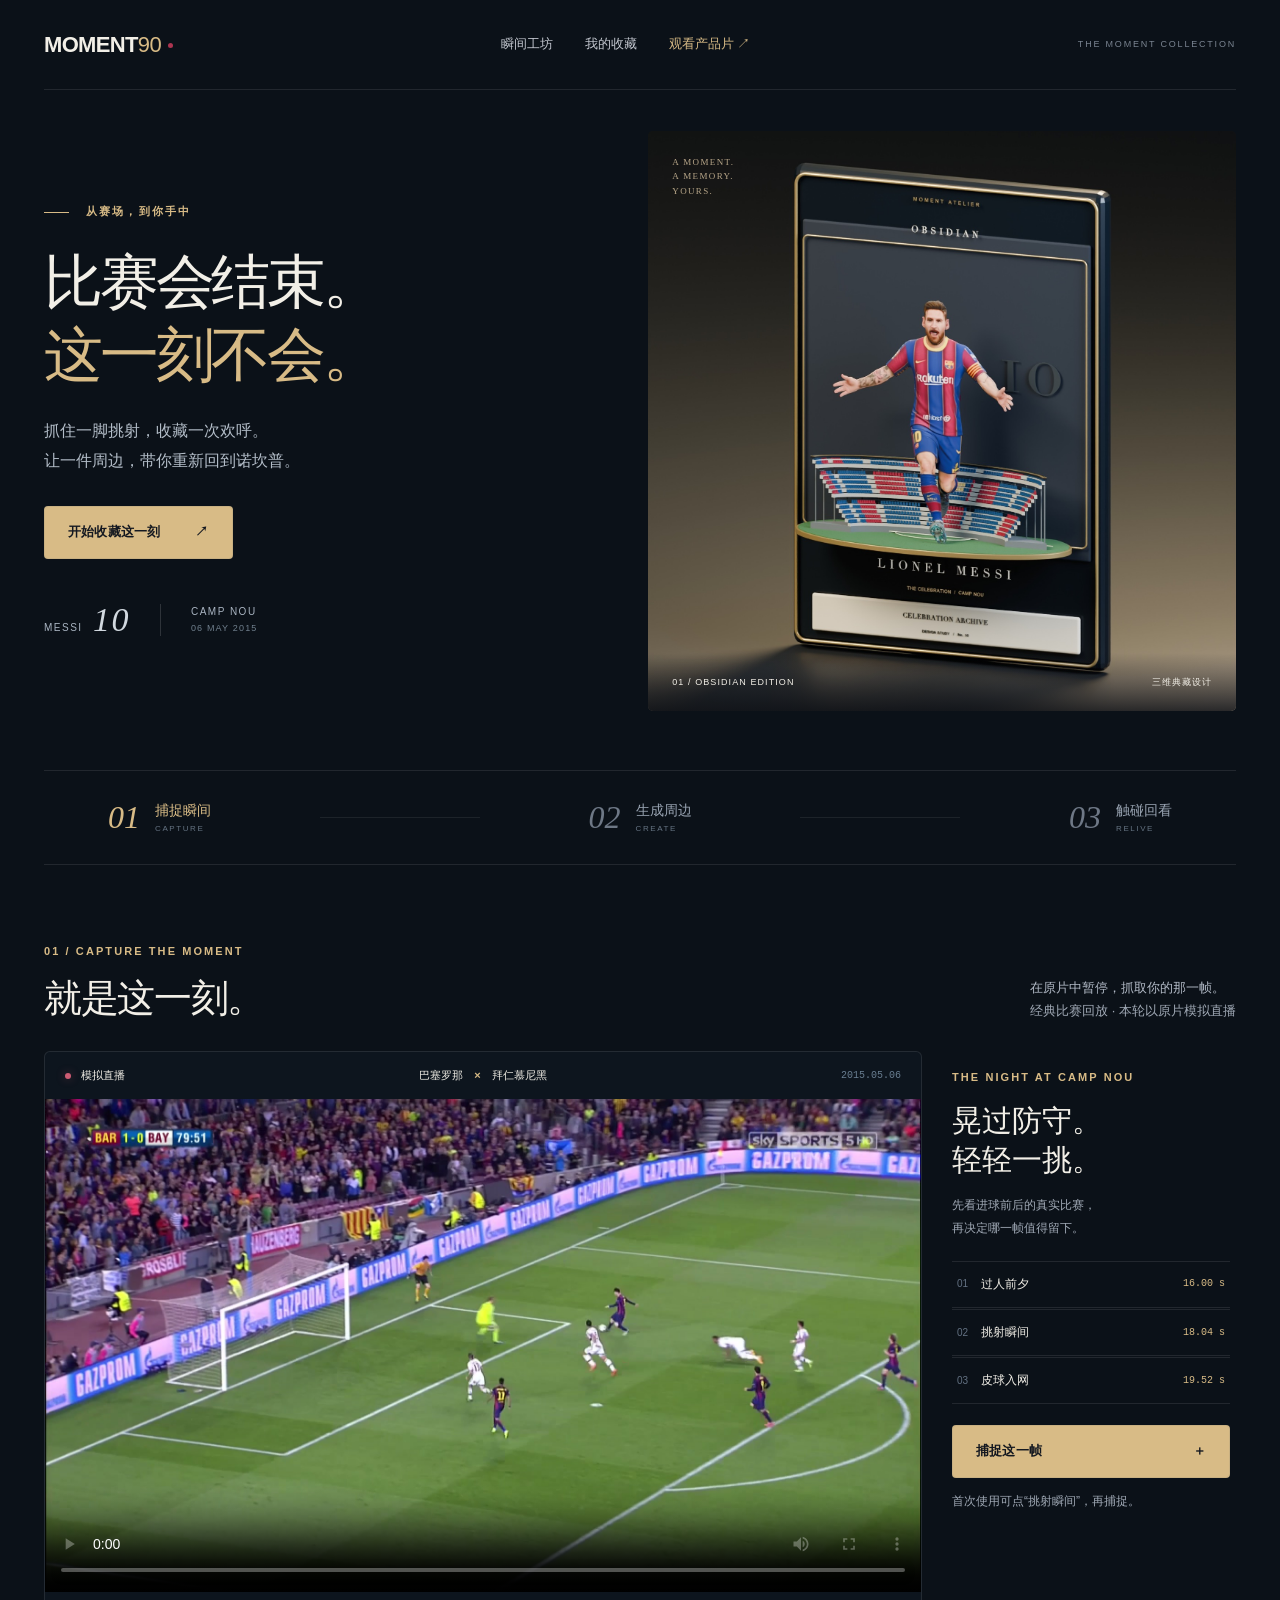
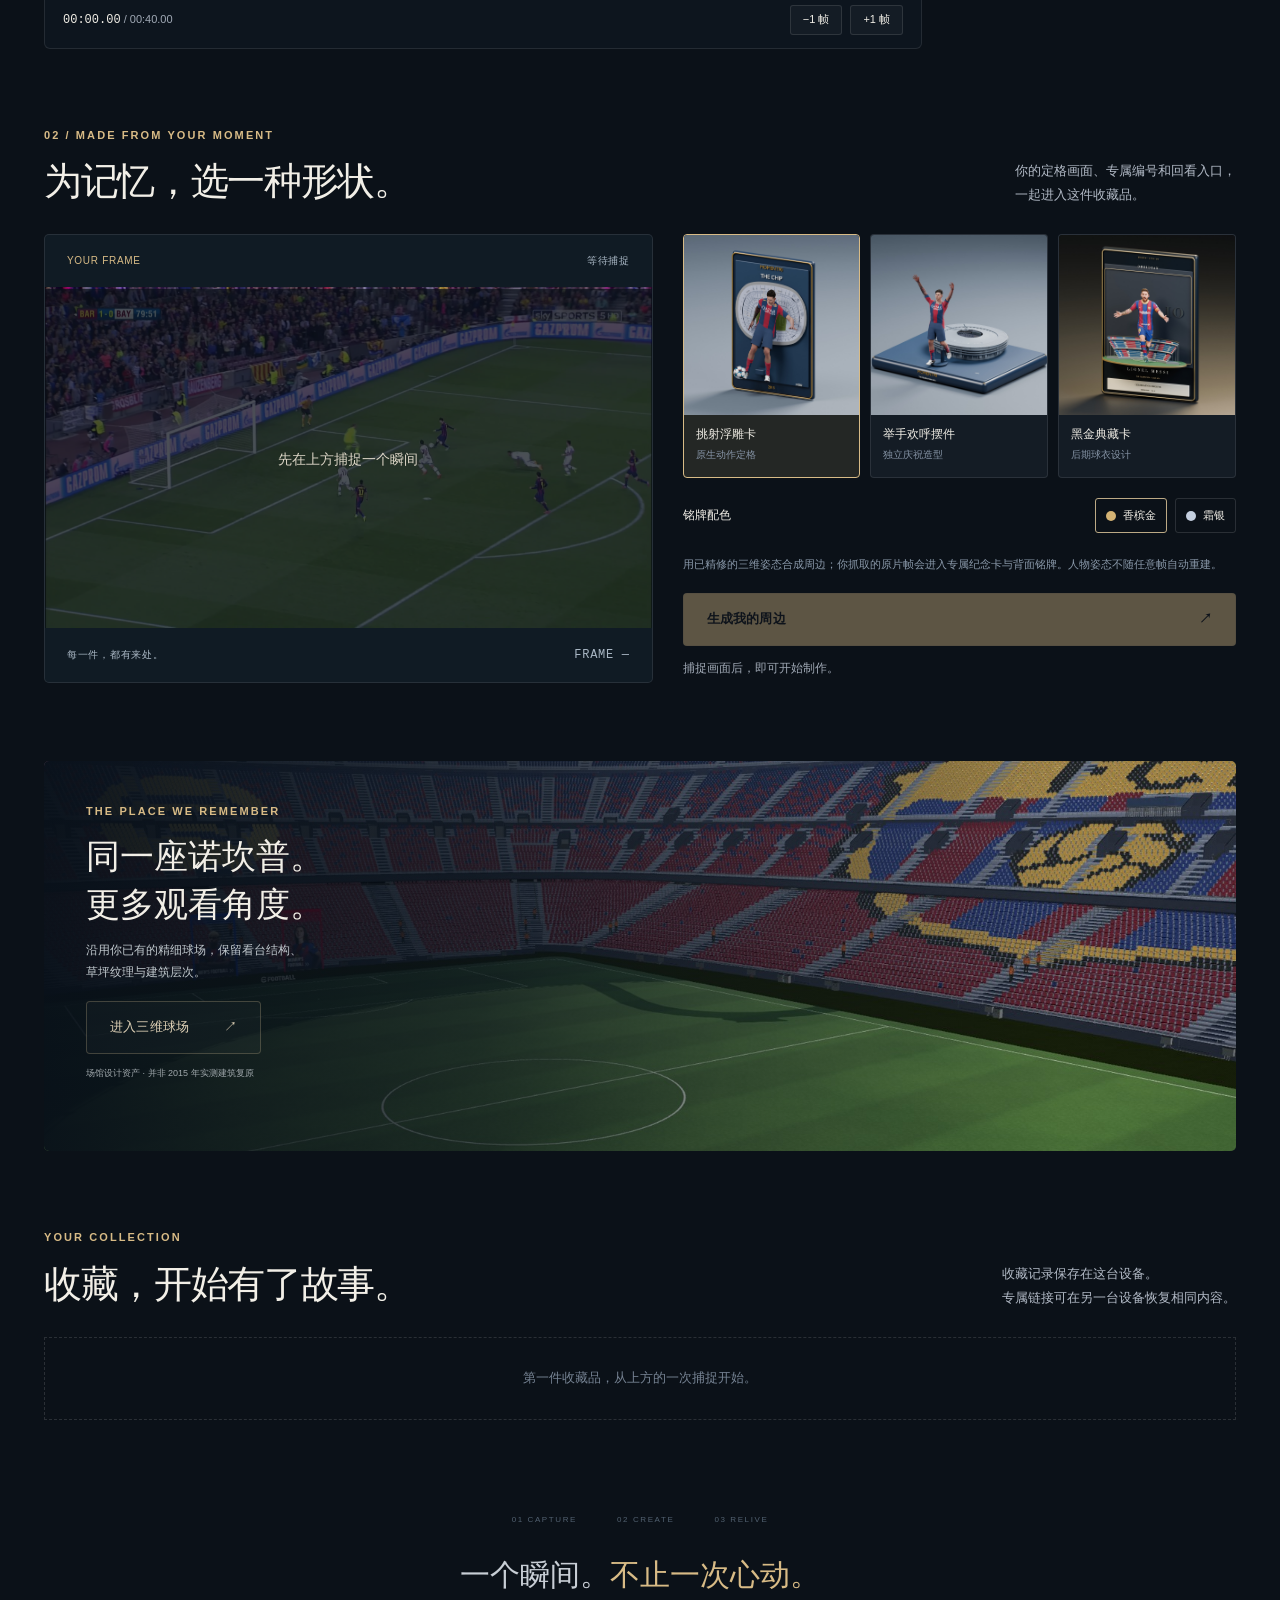
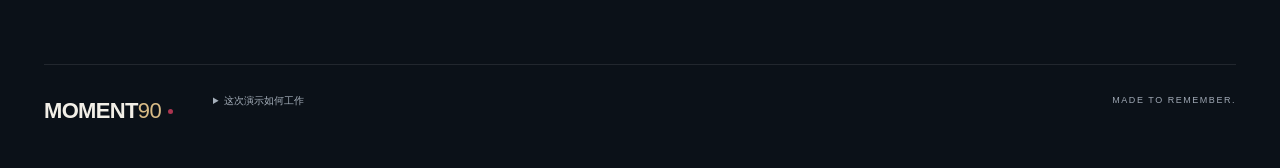
==== studio/index.html @ 3d530680 "Add Moment90 capture-to-collectible replay studio" ====
<!doctype html>
<html lang="zh-CN">
<head>
<meta charset="utf-8"><meta name="viewport" content="width=device-width, initial-scale=1"><meta name="theme-color" content="#0b1118">
<title>Moment90 · 把这一刻，带回家</title>
<meta name="description" content="从比赛里抓取一个瞬间，制作带专属编号的三维周边，扫码回看原片与三维画面。">
<link rel="icon" href="data:,"><link rel="stylesheet" href="style.css">
<script type="importmap">{"imports":{"three":"./lib/build/three.module.js","three/addons/":"./lib/examples/jsm/"}}</script>
<script src="lib/qrcode.js" defer></script>
</head>
<body>
<a class="skip" href="#studio">跳到瞬间工坊</a>
<header class="mast shell"><a class="brand" href="./" aria-label="Moment90 首页">MOMENT<span>90</span><i></i></a><nav><a href="#studio">瞬间工坊</a><a href="#shelf">我的收藏</a><button id="film-button" class="text-button">观看产品片 <span>↗</span></button></nav><span class="mast-note">THE MOMENT COLLECTION</span></header>
<main>
<section class="hero shell" id="intro">
 <div class="hero-copy"><p class="eyebrow"><span class="small-line"></span> 从赛场，到你手中</p><h1>比赛会结束。<br><em>这一刻不会。</em></h1><p class="hero-lead">抓住一脚挑射，收藏一次欢呼。<br>让一件周边，带你重新回到诺坎普。</p><a class="button primary" href="#studio">开始收藏这一刻 <span>↗</span></a><div class="hero-meta"><span>MESSI <b>10</b></span><span>CAMP NOU<br><small>06 MAY 2015</small></span></div></div>
 <figure class="hero-art"><img src="assets/gold.jpg" alt="黑金立体球星卡的真实模型渲染，梅西与红蓝看台构成浮雕" fetchpriority="high"><figcaption><span>01 / OBSIDIAN EDITION</span><span>三维典藏设计</span></figcaption><span class="art-corner">A MOMENT.<br>A MEMORY.<br>YOURS.</span></figure>
</section>
<div class="journey shell" aria-label="制作流程"><a href="#studio" class="active" id="step1"><b>01</b><span>捕捉瞬间<small>CAPTURE</small></span></a><span class="journey-line"></span><a href="#design" id="step2"><b>02</b><span>生成周边<small>CREATE</small></span></a><span class="journey-line"></span><a href="#passport" id="step3"><b>03</b><span>触碰回看<small>RELIVE</small></span></a></div>
<section class="section shell" id="studio">
 <div class="section-title"><div><p class="eyebrow">01 / CAPTURE THE MOMENT</p><h2>就是这一刻。</h2></div><p>在原片中暂停，抓取你的那一帧。<br><span class="muted">经典比赛回放 · 本轮以原片模拟直播</span></p></div>
 <div class="studio-grid">
  <div class="broadcast"><div class="broadcast-top"><span><i class="dot"></i> 模拟直播</span><span>巴塞罗那 <b>×</b> 拜仁慕尼黑</span><span>2015.05.06</span></div><div class="video-box"><video id="source" src="media/match.mp4" poster="assets/source.jpg" controls playsinline preload="metadata" aria-label="比赛原片模拟直播"></video><div class="frame-flash" id="flash"></div></div><div class="broadcast-bottom"><div><span class="mono" id="source-time">00:00.00</span><span class="muted"> / 00:40.00</span></div><div class="frame-controls"><button id="frame-back" title="上一帧" aria-label="上一帧">−1 帧</button><button id="frame-next" title="下一帧" aria-label="下一帧">+1 帧</button></div></div></div>
  <aside class="capture-panel"><p class="eyebrow">THE NIGHT AT CAMP NOU</p><h3>晃过防守。<br>轻轻一挑。</h3><p>先看进球前后的真实比赛，<br>再决定哪一帧值得留下。</p><div class="event-list" aria-label="跳到关键时刻"><button data-seek="16"><span>01</span><b>过人前夕</b><small>16.00 s</small></button><button data-seek="18.04"><span>02</span><b>挑射瞬间</b><small>18.04 s</small></button><button data-seek="19.52"><span>03</span><b>皮球入网</b><small>19.52 s</small></button></div><button class="button primary wide" id="capture">捕捉这一帧 <span>＋</span></button><p class="capture-status" id="capture-status" role="status">首次使用可点“挑射瞬间”，再捕捉。</p></aside>
 </div>
</section>
<section class="section shell" id="design">
 <div class="section-title"><div><p class="eyebrow">02 / MADE FROM YOUR MOMENT</p><h2>为记忆，选一种形状。</h2></div><p>你的定格画面、专属编号和回看入口，<br>一起进入这件收藏品。</p></div>
 <div class="design-grid"><div class="captured-stage"><div class="stage-label"><span>YOUR FRAME</span><span id="capture-stamp">等待捕捉</span></div><img id="capture-image" src="assets/source.jpg" alt="待捕捉的比赛画面"><div class="capture-empty" id="capture-empty"><span>先在上方捕捉一个瞬间</span></div><div class="captured-note"><span>每一件，都有来处。</span><span class="mono" id="frame-number">FRAME —</span></div></div>
 <div class="design-panel"><div class="choice-grid" role="group" aria-label="周边款式"><button class="product-choice selected" data-product="c" aria-pressed="true"><img src="assets/chip.jpg" alt="挑射浮雕卡"><strong>挑射浮雕卡</strong><small>原生动作定格</small></button><button class="product-choice" data-product="d" aria-pressed="false"><img src="assets/celebration.jpg" alt="梅西单独举起双手的欢呼摆件"><strong>举手欢呼摆件</strong><small>独立庆祝造型</small></button><button class="product-choice" data-product="g" aria-pressed="false"><img src="assets/gold.jpg" alt="黑金典藏卡"><strong>黑金典藏卡</strong><small>后期球衣设计</small></button></div><div class="finish-row"><span>铭牌配色</span><div role="group" aria-label="铭牌配色"><button class="finish active" data-finish="g" aria-pressed="true"><i class="gold"></i>香槟金</button><button class="finish" data-finish="s" aria-pressed="false"><i class="silver"></i>霜银</button></div></div><p class="small-note">用已精修的三维姿态合成周边；你抓取的原片帧会进入专属纪念卡与背面铭牌。人物姿态不随任意帧自动重建。</p><button class="button primary wide" id="generate" disabled>生成我的周边 <span>↗</span></button><p id="generation-status" class="capture-status" role="status">捕捉画面后，即可开始制作。</p></div></div>
</section>
<section class="section shell result-section" id="passport" hidden>
 <div class="section-title"><div><p class="eyebrow">03 / YOUR MOMENT PASSPORT</p><h2 id="result-title">这一刻，属于你。</h2></div><div class="result-seal"><i>✓</i><span>专属入口已绑定<br><small id="record-id" class="mono"></small></span></div></div>
 <div class="passport-grid"><div class="viewer-column"><div class="view-tabs" role="group" aria-label="查看内容"><button data-mode="product" class="active" aria-pressed="true">三维周边</button><button data-mode="original" aria-pressed="false">比赛原片</button><button data-mode="film" aria-pressed="false">3D 电影</button><button data-mode="stadium" aria-pressed="false">诺坎普</button></div><div class="result-stage" id="result-stage"><div id="viewport" class="viewport"></div><video id="replay" controls playsinline preload="none" hidden aria-label="收藏品绑定的比赛原片"></video><div class="loading-overlay" id="model-loading" role="status" hidden></div><div class="model-error" id="model-error" hidden><p id="model-error-text"></p><button id="retry-model" class="button">重新载入三维</button></div><div class="stage-topline"><span id="viewer-label">MOMENT90 / COLLECTIBLE</span><span id="viewer-size"></span></div></div><div class="viewer-bottom"><span id="viewer-status" role="status">正在制作三维周边…</span><div class="viewer-buttons"><button id="view-front">正面</button><button id="view-back">背面铭牌</button><button id="view-orbit" aria-pressed="false">环视</button><button id="view-reset">复位</button></div></div><p class="small-note" id="mode-note">三维周边可拖动旋转、缩放，背面铭牌包含真实截帧和专属入口。</p><div class="export-row"><button id="download-model" class="button secondary" disabled>下载专属三维模型 ↓</button><button id="download-card" class="text-button">下载纪念卡 PNG ↓</button><button id="download-record" class="text-button">导出绑定记录 ↓</button></div></div>
 <aside class="passport-card"><div class="passport-head"><span class="eyebrow">TOUCH. SCAN. RELIVE.</span><span class="nfc-icon">)))</span></div><h3>一碰，<br>重回现场。</h3><p>把这个入口写入周边的 NFC 标签，<br>或直接用手机扫描二维码。</p><div id="qr" class="qr" aria-label="当前周边专属二维码"></div><span id="qr-label" class="mono"></span><a id="phone-link" class="button primary wide" target="_blank" rel="noopener">打开收藏回看页 <span>↗</span></a><button id="copy-link" class="text-button wide">复制 NFC 写入链接</button><div class="passport-downloads"><button id="download-qr">二维码 SVG ↓</button><button id="download-ndef">NFC 数据 ↓</button><button id="download-label">打印标签 ↗</button></div><p class="small-note">不需要专属 App。NFC 需要另行写入实体标签；本轮尚未进行真机触碰测试。</p><p id="share-status" class="capture-status" role="status"></p></aside></div>
</section>
<section class="section shell" id="venue"><div class="venue-banner"><img src="assets/stadium.jpg" alt="沿用诺坎普建模任务的草坪光影 V3 球场"><div><p class="eyebrow">THE PLACE WE REMEMBER</p><h2>同一座诺坎普。<br>更多观看角度。</h2><p>沿用你已有的精细球场，保留看台结构、<br>草坪纹理与建筑层次。</p><button class="button secondary" id="open-stadium">进入三维球场 <span>↗</span></button><small>场馆设计资产 · 并非 2015 年实测建筑复原</small></div></div></section>
<section class="section shell" id="shelf"><div class="section-title"><div><p class="eyebrow">YOUR COLLECTION</p><h2>收藏，开始有了故事。</h2></div><p>收藏记录保存在这台设备。<br>专属链接可在另一台设备恢复相同内容。</p></div><div id="collection" class="collection"><p class="empty-shelf">第一件收藏品，从上方的一次捕捉开始。</p></div></section>
<section class="shell end-note"><span>01 CAPTURE</span><span>02 CREATE</span><span>03 RELIVE</span><p>一个瞬间。<em>不止一次心动。</em></p></section>
</main>
<footer class="shell footer"><a class="brand" href="./">MOMENT<span>90</span><i></i></a><details><summary>这次演示如何工作</summary><p>当前用 2015 比赛原片模拟直播。截帧、卡面合成、编号、链接与二维码生成在浏览器实际执行；三维周边使用已有精修模型，并合成当前截帧和专属铭牌。3D 电影沿用已生成样片，长度和动作不与原片逐帧同步；诺坎普沿用草坪光影 V3。没有把静态三维或视频称为动态 4DGS。实体打印、NFC 写入与真机触碰尚待验证。</p><p>研究与产品打样展示；素材与既有项目相同。本页面不声明球员、俱乐部、转播或游戏素材的商用授权。</p><a href="provenance.json">查看素材与流程记录</a> · <a href="../">原版 Moment90</a></details><span class="muted">MADE TO REMEMBER.</span></footer>
<dialog id="film-dialog"><div class="dialog-head"><span>MOMENT90 / V3 人物修订宣传片</span><button id="close-film" aria-label="关闭产品片">×</button></div><video src="media/product-film.mp4" controls playsinline preload="none" aria-label="V3 人物修订宣传片"></video></dialog>
<div id="toast" class="toast" role="status" hidden></div>
<noscript><p class="shell">请开启 JavaScript 以捕捉瞬间、生成周边和查看三维模型。</p></noscript>
<script type="module" src="app.js"></script>
</body></html>
---- studio/style.css ----
:root{color-scheme:dark;--bg:#0b1118;--panel:#121b25;--ink:#f2efe7;--muted:#a0a9b5;--gold:#d8bb86;--line:#ffffff18;--pink:#ac3550;--ease:cubic-bezier(.2,.7,.2,1)}
*{box-sizing:border-box}html{scroll-behavior:smooth;scroll-padding-top:28px}body{margin:0;background:var(--bg);color:var(--ink);font:15px/1.6 -apple-system,BlinkMacSystemFont,'PingFang SC','Helvetica Neue',sans-serif}button,a,input{ -webkit-tap-highlight-color:transparent}button,a{touch-action:manipulation}button{font:inherit;color:inherit;cursor:pointer}button:disabled{opacity:.4;cursor:default}button,a{transition:background .2s,color .2s,border-color .2s,transform .2s}button:focus-visible,a:focus-visible,summary:focus-visible{outline:2px solid var(--gold);outline-offset:5px}a{color:inherit;text-decoration:none}img{max-width:100%;display:block}h1,h2,h3,p,figure{margin:0}button{border:0} [hidden]{display:none!important}.shell{width:min(1380px,calc(100% - 88px));margin-inline:auto}.muted{color:var(--muted)}.mono{font:12px/1.5 'SFMono-Regular',Consolas,monospace;font-variant-numeric:tabular-nums}.eyebrow{font-size:11px;letter-spacing:.19em;font-weight:600;color:var(--gold)}.small-line{display:inline-block;width:25px;height:1px;background:var(--gold);vertical-align:middle;margin-right:12px}.mast{height:90px;display:flex;align-items:center;justify-content:space-between;border-bottom:1px solid var(--line);gap:20px}.brand{font-size:22px;font-weight:700;letter-spacing:-.03em;display:inline-flex;align-items:center}.brand span{font-weight:350;color:var(--gold)}.brand i{width:5px;height:5px;border-radius:50%;background:var(--pink);margin:2px 0 0 7px}.mast nav{display:flex;align-items:center;gap:32px;font-size:13px;color:#c4c8d0}.mast-note{font-size:9px;letter-spacing:.2em;color:#7b8592}.text-button{background:none;padding:8px 0;color:var(--gold);font-size:13px}.text-button:hover,a:hover{color:#f1d6a4}.hero{display:grid;grid-template-columns:1fr 1.1fr;min-height:680px;align-items:center;gap:70px;padding-block:40px 58px}.hero h1{font-size:clamp(44px,4.6vw,74px);letter-spacing:-.055em;line-height:1.24;font-weight:500;margin:24px 0}.hero h1 em{font-style:normal;font-family:'Songti SC','Noto Serif SC',serif;font-weight:400;color:var(--gold)}.hero-lead{font-size:16px;line-height:1.9;color:#b3bdc8;margin-bottom:30px}.button{display:inline-flex;justify-content:space-between;align-items:center;gap:35px;padding:15px 23px;font-size:13px;letter-spacing:.015em;min-height:49px;border:1px solid #a8997855;border-radius:4px}.primary{background:var(--gold);color:#141820;font-weight:650}.primary:hover{background:#ead2a7;color:#141820}.secondary{background:#ffffff06;color:#e0d2b7}.secondary:hover{background:#ffffff0e;border-color:var(--gold)}.wide{width:100%}.hero-meta{display:flex;gap:30px;margin-top:42px;align-items:center;color:#a9b4c1;font-size:10px;letter-spacing:.15em}.hero-meta b{font:italic 34px Georgia,serif;color:#d1d8df;padding-left:6px}.hero-meta>span+span{border-left:1px solid #ffffff25;padding-left:30px}.hero-meta small{color:#71808e;font-size:9px;letter-spacing:.13em}.hero-art{position:relative;overflow:hidden;border-radius:5px;background:#13171a}.hero-art>img{width:100%;height:580px;object-fit:cover;object-position:50% 59%}.hero-art figcaption{position:absolute;bottom:0;inset-inline:0;padding:22px 24px;display:flex;justify-content:space-between;font-size:9px;letter-spacing:.12em;background:linear-gradient(transparent,#090c12ce)}.art-corner{position:absolute;top:24px;left:24px;line-height:1.5;font:9px/1.6 Georgia,serif;letter-spacing:.15em;color:#b6a588}.journey{display:flex;align-items:center;justify-content:space-between;border-block:1px solid var(--line);padding:28px 5%}.journey a{display:flex;align-items:center;gap:15px;color:#99a4b2}.journey a>b{font:italic 32px Georgia,serif;color:#6e7886}.journey a>span{font-size:14px}.journey small{display:block;font-size:8px;letter-spacing:.2em;margin-top:2px;color:#657382}.journey a.active>b,.journey a.active>span{color:var(--gold)}.journey-line{height:1px;background:#ffffff13;width:15%}.section{padding-top:78px;scroll-margin-top:26px}.section-title{display:flex;align-items:end;justify-content:space-between;gap:24px;margin-bottom:28px}.section-title h2{font-size:clamp(27px,3vw,40px);line-height:1.3;font-weight:450;letter-spacing:-.035em;margin-top:12px}.section-title>p{font-size:13px;color:#b2bac6;line-height:1.8}.studio-grid{display:grid;grid-template-columns:minmax(0,1fr) 290px;gap:24px}.broadcast{border:1px solid var(--line);border-radius:6px;background:#0d151e;overflow:hidden;align-self:start}.broadcast-top{display:flex;justify-content:space-between;align-items:center;padding:15px 20px;font-size:11px;gap:8px}.broadcast-top>span:last-child{color:#697e91;font:10px monospace}.broadcast-top b{color:var(--gold);margin-inline:8px}.dot{display:inline-block;width:6px;height:6px;border-radius:50%;background:#cc5c73;margin-right:7px;box-shadow:0 0 10px #d4577366}.video-box{position:relative}.video-box video{display:block;width:100%;aspect-ratio:16/9;background:#050a10;object-fit:contain}.frame-flash{position:absolute;inset:0;background:#fff;pointer-events:none;opacity:0}.frame-flash.flash{animation:flash .55s ease-out}@keyframes flash{from{opacity:.8}to{opacity:0}}.broadcast-bottom{display:flex;justify-content:space-between;align-items:center;padding:13px 18px;font-size:11px}.frame-controls{display:flex;gap:8px}.frame-controls button{background:#ffffff08;border:1px solid #ffffff1c;border-radius:3px;padding:5px 12px;font-size:11px}.capture-panel{padding:18px 6px}.capture-panel h3{font-size:30px;font-weight:450;line-height:1.3;margin:15px 0}.capture-panel>p:not(.eyebrow){font-size:12px;color:var(--muted);line-height:1.9}.event-list{display:grid;gap:1px;margin:21px 0}.event-list button{display:flex;align-items:center;gap:13px;border-block:1px solid var(--line);padding:13px 5px;background:none;text-align:left}.event-list button:hover{background:#ffffff05}.event-list span{color:#637182;font-size:10px}.event-list b{font-weight:450;font-size:12px;flex:1}.event-list small{font-size:10px;color:var(--gold);font-family:monospace}.capture-status{font-size:12px;color:var(--muted);line-height:1.7;margin-top:12px;min-height:20px}.design-grid{display:grid;grid-template-columns:1.1fr 1fr;gap:30px;align-items:start}.captured-stage{position:relative;border:1px solid var(--line);border-radius:5px;overflow:hidden;background:#101b24}.stage-label,.captured-note{display:flex;align-items:center;justify-content:space-between;padding:18px 22px;font-size:10px;color:#a9b7c4;letter-spacing:.07em}.stage-label span:first-child{color:var(--gold)}.captured-stage>img{width:100%;aspect-ratio:16/9;object-fit:contain}.capture-empty{position:absolute;inset:54px 0 54px;background:#0a1119bb;display:grid;place-items:center;color:#ddd6c7;font-size:14px}.choice-grid{display:grid;grid-template-columns:repeat(3,1fr);gap:10px}.product-choice{padding:0 0 14px;text-align:left;border:1px solid var(--line);border-radius:4px;overflow:hidden;background:#141c25}.product-choice img{aspect-ratio:.98;object-fit:cover;object-position:50% 40%;width:100%}.product-choice strong,.product-choice small{display:block;padding-inline:12px;font-size:12px;font-weight:500;margin-top:10px}.product-choice small{color:#8694a6;font-size:10px;margin-top:3px}.product-choice.selected{border-color:var(--gold);background:#242725}.finish-row{display:flex;justify-content:space-between;align-items:center;padding:20px 0 10px;font-size:12px}.finish-row>div{display:flex;gap:8px}.finish{background:none;border:1px solid #ffffff20;padding:8px 10px;font-size:11px;border-radius:3px}.finish.active{border-color:#bcaa85}.finish i{display:inline-block;width:10px;height:10px;border-radius:50%;vertical-align:middle;margin-right:7px}.gold{background:#d4b374}.silver{background:#c4cfdf}.small-note{font-size:11px;line-height:1.8;color:#8a99aa;margin:12px 0 18px}.passport-grid{display:grid;grid-template-columns:minmax(0,1fr) 312px;gap:26px}.result-seal{display:flex;align-items:center;gap:12px;font-size:12px;color:#bfcfc3}.result-seal i{font-style:normal;width:29px;height:29px;display:grid;place-items:center;border-radius:50%;background:#334b3a;color:#b8e5be}.result-seal small{font-size:10px;color:#7a918c}.view-tabs{display:flex;border-bottom:1px solid var(--line);gap:24px;padding:0 8px}.view-tabs button{background:none;padding:13px 0;font-size:12px;border-bottom:2px solid transparent;color:#8e9ba9}.view-tabs button.active{color:var(--gold);border-color:var(--gold)}.result-stage{height:540px;position:relative;background:#131d26;overflow:hidden;border:1px solid var(--line);border-top:0}.viewport{position:absolute;inset:0}.viewport canvas{display:block;width:100%;height:100%;outline:none}.result-stage video{position:absolute;width:100%;height:100%;object-fit:contain;background:#080d14}.stage-topline{position:absolute;top:19px;left:20px;right:20px;display:flex;justify-content:space-between;pointer-events:none;font-size:9px;color:#b9ad96;letter-spacing:.12em}.loading-overlay,.model-error{position:absolute;inset:0;background:#0b131fea;display:flex;flex-direction:column;justify-content:center;align-items:center;padding:25px;gap:15px;color:#d9c19b;z-index:2;font-size:13px}.viewer-bottom{display:flex;justify-content:space-between;align-items:center;border:1px solid var(--line);border-top:0;padding:14px 16px;gap:12px;min-height:57px}.viewer-bottom>span{color:#8ea193;font-size:11px}.viewer-buttons{display:flex;gap:4px}.viewer-buttons button{background:none;padding:4px 9px;font-size:11px;color:#b9c4cf}.viewer-buttons button:hover,.viewer-buttons button[aria-pressed=true]{color:var(--gold);background:#ffffff08}.export-row{display:flex;align-items:center;gap:18px;flex-wrap:wrap}.export-row .button{font-size:12px;padding:11px 16px;min-height:44px}.export-row .text-button{font-size:11px}.passport-card{border:1px solid #d8bb863b;border-radius:5px;background:linear-gradient(150deg,#27251f77,#101923 60%);padding:27px 25px}.passport-head{display:flex;align-items:center;justify-content:space-between}.passport-head .eyebrow{font-size:8px}.nfc-icon{font:italic 18px Georgia,serif;color:var(--gold)}.passport-card h3{font-weight:400;font-family:'Songti SC',serif;font-size:36px;line-height:1.3;margin:16px 0}.passport-card>p{font-size:11px;line-height:1.9;color:#a9b0bb}.qr{width:162px;height:162px;background:#fff;padding:0;margin:23px auto 12px;border:8px solid #fff;border-radius:3px}.qr svg{display:block;width:100%;height:100%}.passport-card>.mono{display:block;font-size:9px;text-align:center;color:#9a9486;margin-bottom:21px}.passport-card .button{font-size:11px;padding:13px 14px;gap:10px}.passport-card>.text-button{font-size:11px;margin:5px 0}.passport-downloads{display:flex;flex-wrap:wrap;justify-content:center;gap:8px;border-block:1px solid #ffffff12;padding:12px 0;margin:6px 0 15px}.passport-downloads button{font-size:10px;background:none;padding:3px 0;color:#c9b895}.passport-card .small-note{font-size:10px;color:#83909b}.venue-banner{position:relative;min-height:370px;border-radius:5px;overflow:hidden;background:#131c25}.venue-banner>img{width:100%;height:390px;object-fit:cover;object-position:60% 50%}.venue-banner:after{content:'';position:absolute;inset:0;background:linear-gradient(90deg,#081019f5,#081019b3 37%,#0810190a 85%);pointer-events:none}.venue-banner>div{position:absolute;z-index:1;top:42px;left:42px}.venue-banner h2{font-size:34px;font-weight:450;line-height:1.4;margin:12px 0}.venue-banner p:not(.eyebrow){font-size:12px;color:#c0c8cd;line-height:1.8;margin-bottom:18px}.venue-banner small{display:block;color:#a1a9ad;font-size:9px;margin-top:12px}.collection{display:grid;grid-template-columns:repeat(3,1fr);gap:18px}.empty-shelf{color:#768393;font-size:13px;grid-column:1/-1;border:1px dashed #ffffff20;text-align:center;padding:30px}.collection-item{border:1px solid var(--line);padding:15px;display:flex;gap:15px;border-radius:4px;align-items:center;background:#111923}.collection-item>img{width:82px;height:94px;object-fit:cover;border-radius:2px}.collection-item h3{font-size:14px;font-weight:500}.collection-item p{color:#91a0af;font-size:10px;margin:5px 0}.collection-item button{background:none;padding:3px 0;color:var(--gold);font-size:11px}.end-note{padding-block:85px 65px;text-align:center}.end-note>span{display:inline-block;margin:0 20px;color:#526170;letter-spacing:.2em;font-size:8px}.end-note p{margin-top:22px;font-family:'Songti SC',serif;font-size:30px;color:#c8ced5}.end-note em{font-style:normal;color:var(--gold)}.footer{display:flex;align-items:start;gap:40px;padding-block:28px 40px;border-top:1px solid var(--line)}.footer details{flex:1;color:#7c8a9b;font-size:10px;max-width:800px}.footer details p{margin-top:12px;line-height:1.9}.footer summary{cursor:pointer;color:#a5afba}.footer>.muted{margin-left:auto;font-size:9px;letter-spacing:.17em}.footer details a{color:var(--gold)}dialog{border:1px solid #ffffff30;background:#0b141f;width:min(1000px,94vw);padding:0;color:#d5c29e;border-radius:6px}dialog::backdrop{background:#000b;backdrop-filter:blur(8px)}.dialog-head{display:flex;align-items:center;justify-content:space-between;padding:14px 18px;font-size:11px}.dialog-head button{background:none;font-size:28px;padding:0 6px}dialog video{display:block;width:100%}.toast{position:fixed;bottom:22px;left:50%;transform:translateX(-50%);border:1px solid #c8af7e66;background:#1b252eee;color:#e1cda8;padding:14px 24px;z-index:10;border-radius:4px;max-width:90vw;font-size:12px;box-shadow:0 12px 40px #0007}.skip{position:fixed;left:16px;top:-100px;background:var(--gold);padding:12px;color:#111;z-index:20}.skip:focus{top:12px}.arrival .hero,.arrival .journey,.arrival #studio,.arrival #design{display:none}.arrival #passport{padding-top:36px}.arrival #venue{padding-top:45px}
@media(min-width:1600px){.hero{min-height:740px}.hero-art>img{height:640px}.result-stage{height:600px}}
@media(max-width:1080px){.shell{width:calc(100% - 48px)}.hero{gap:35px;min-height:570px}.hero-art>img{height:490px}.hero h1{font-size:49px}.mast-note{display:none}.studio-grid{grid-template-columns:minmax(0,1fr) 240px;gap:20px}.capture-panel h3{font-size:26px}.passport-grid{grid-template-columns:minmax(0,1fr) 270px;gap:18px}.passport-card{padding:23px 20px}.result-stage{height:480px}.viewer-bottom{display:block}.viewer-buttons{margin:8px -8px -4px}.collection{grid-template-columns:repeat(2,1fr)}}
@media(max-width:760px){.shell{width:calc(100% - 32px)}.mast{height:70px}.brand{font-size:19px}.mast nav{gap:16px;font-size:11px}.mast nav .text-button{font-size:11px}.hero{grid-template-columns:1fr 1fr;gap:15px;min-height:440px;padding-block:30px}.hero h1{font-size:36px;margin:18px 0}.hero-copy .eyebrow{font-size:8px;letter-spacing:.09em}.hero-lead{font-size:12px}.hero-art>img{height:380px}.hero-art figcaption{padding:12px;font-size:7px}.hero-art figcaption>span:last-child{display:none}.art-corner{top:12px;left:12px;font-size:7px}.hero-meta{gap:15px;margin-top:23px;font-size:8px}.hero-meta>span+span{padding-left:15px}.hero-meta small{font-size:7px}.button{padding:12px 17px;font-size:12px;gap:18px}.journey{padding:20px 5px}.journey a{gap:8px}.journey a>b{font-size:25px}.journey a>span{font-size:12px}.journey small{font-size:7px}.journey-line{width:10%}.section{padding-top:50px}.section-title{display:block;margin-bottom:20px}.section-title>p{font-size:11px;margin-top:12px}.section-title h2{font-size:30px}.studio-grid{grid-template-columns:1fr}.capture-panel{padding:0}.capture-panel>h3,.capture-panel>p.eyebrow,.capture-panel>p:not(.capture-status){display:none}.event-list{display:flex;margin:0 0 16px;gap:10px}.event-list button{flex:1;display:block;border:1px solid var(--line);padding:12px 10px;border-radius:3px}.event-list span{display:none}.event-list b,.event-list small{display:block}.event-list small{margin-top:3px}.design-grid,.passport-grid{grid-template-columns:1fr;gap:20px}.product-choice img{aspect-ratio:1.15}.product-choice strong{font-size:12px}.small-note{font-size:10px}.result-seal{margin-top:20px}.result-stage{height:510px}.view-tabs{gap:28px;justify-content:center}.viewer-bottom{display:flex}.viewer-buttons{margin:0}.viewer-bottom>span{max-width:45%}.viewer-buttons button{font-size:10px;padding:6px}.passport-card{display:grid;grid-template-columns:1fr 1fr;gap:0 20px;padding:24px}.passport-head{grid-column:1/-1}.passport-card h3{font-size:32px;grid-column:1}.passport-card>p:first-of-type{grid-column:1}.passport-card .qr{grid-column:2;grid-row:2/4;margin:15px auto;width:144px;height:144px}.passport-card>.mono{grid-column:2;font-size:8px;align-self:center}.passport-card>.button{grid-column:1/-1}.passport-card>.text-button,.passport-downloads,.passport-card>.small-note,.passport-card>.capture-status{grid-column:1/-1}.venue-banner>div{left:25px;top:28px}.venue-banner h2{font-size:28px}.venue-banner>img{height:355px}.venue-banner:after{background:linear-gradient(90deg,#081019ec,#08101988 75%)}.collection{grid-template-columns:1fr 1fr;gap:10px}.collection-item{padding:10px;gap:10px}.collection-item>img{width:55px;height:72px}.collection-item h3{font-size:12px}.collection-item .mono{font-size:7px}.end-note{padding:60px 0 45px}.end-note>span{margin:0 10px;font-size:7px}.end-note p{font-size:25px}.footer{gap:20px;flex-wrap:wrap}.footer .brand{font-size:18px}.footer details{min-width:55%}.footer>.muted{display:none}}
@media(max-width:480px){.mast nav{gap:12px}.mast nav .text-button{display:none}.hero{grid-template-columns:1fr;gap:25px;padding-bottom:27px}.hero h1{font-size:48px}.hero-copy{padding:10px 10px 0}.hero-copy .eyebrow{font-size:10px}.hero-lead{font-size:14px}.hero-art>img{height:390px;object-position:center 56%}.hero-meta{display:none}.hero-art{margin-inline:0}.art-corner{top:20px;left:20px}.journey a>span{font-size:11px}.journey a>b{font-size:22px}.journey-line{width:6%}.broadcast-top{padding:12px;font-size:10px}.broadcast-top>span:last-child{display:none}.broadcast-bottom{padding:11px 12px}.design-grid{gap:18px}.product-choice strong{padding-inline:8px;font-size:11px}.product-choice small{padding-inline:8px;font-size:9px}.finish-row{font-size:11px}.finish{padding:7px;font-size:10px}.result-stage{height:460px}.stage-topline{font-size:7px;left:12px;right:12px}.view-tabs{gap:24px}.view-tabs button{font-size:11px}.viewer-bottom{display:block;padding:12px}.viewer-bottom>span{max-width:100%}.viewer-buttons{margin-top:8px;justify-content:space-between}.passport-card{padding:22px 18px;gap:0 12px}.passport-card .qr{width:132px;height:132px}.passport-card h3{font-size:29px}.passport-card>p:first-of-type{font-size:10px}.passport-card>.mono{font-size:7px}.export-row{gap:14px}.collection{grid-template-columns:1fr}.collection-item>img{width:66px;height:80px}.collection-item .mono{font-size:9px}.end-note p{font-size:22px}.footer details{min-width:100%}.venue-banner h2{font-size:28px}}
@media(prefers-reduced-motion:reduce){html{scroll-behavior:auto}*{animation:none!important;transition:none!important}}

.result-stage.is-video{height:auto;aspect-ratio:16/9}
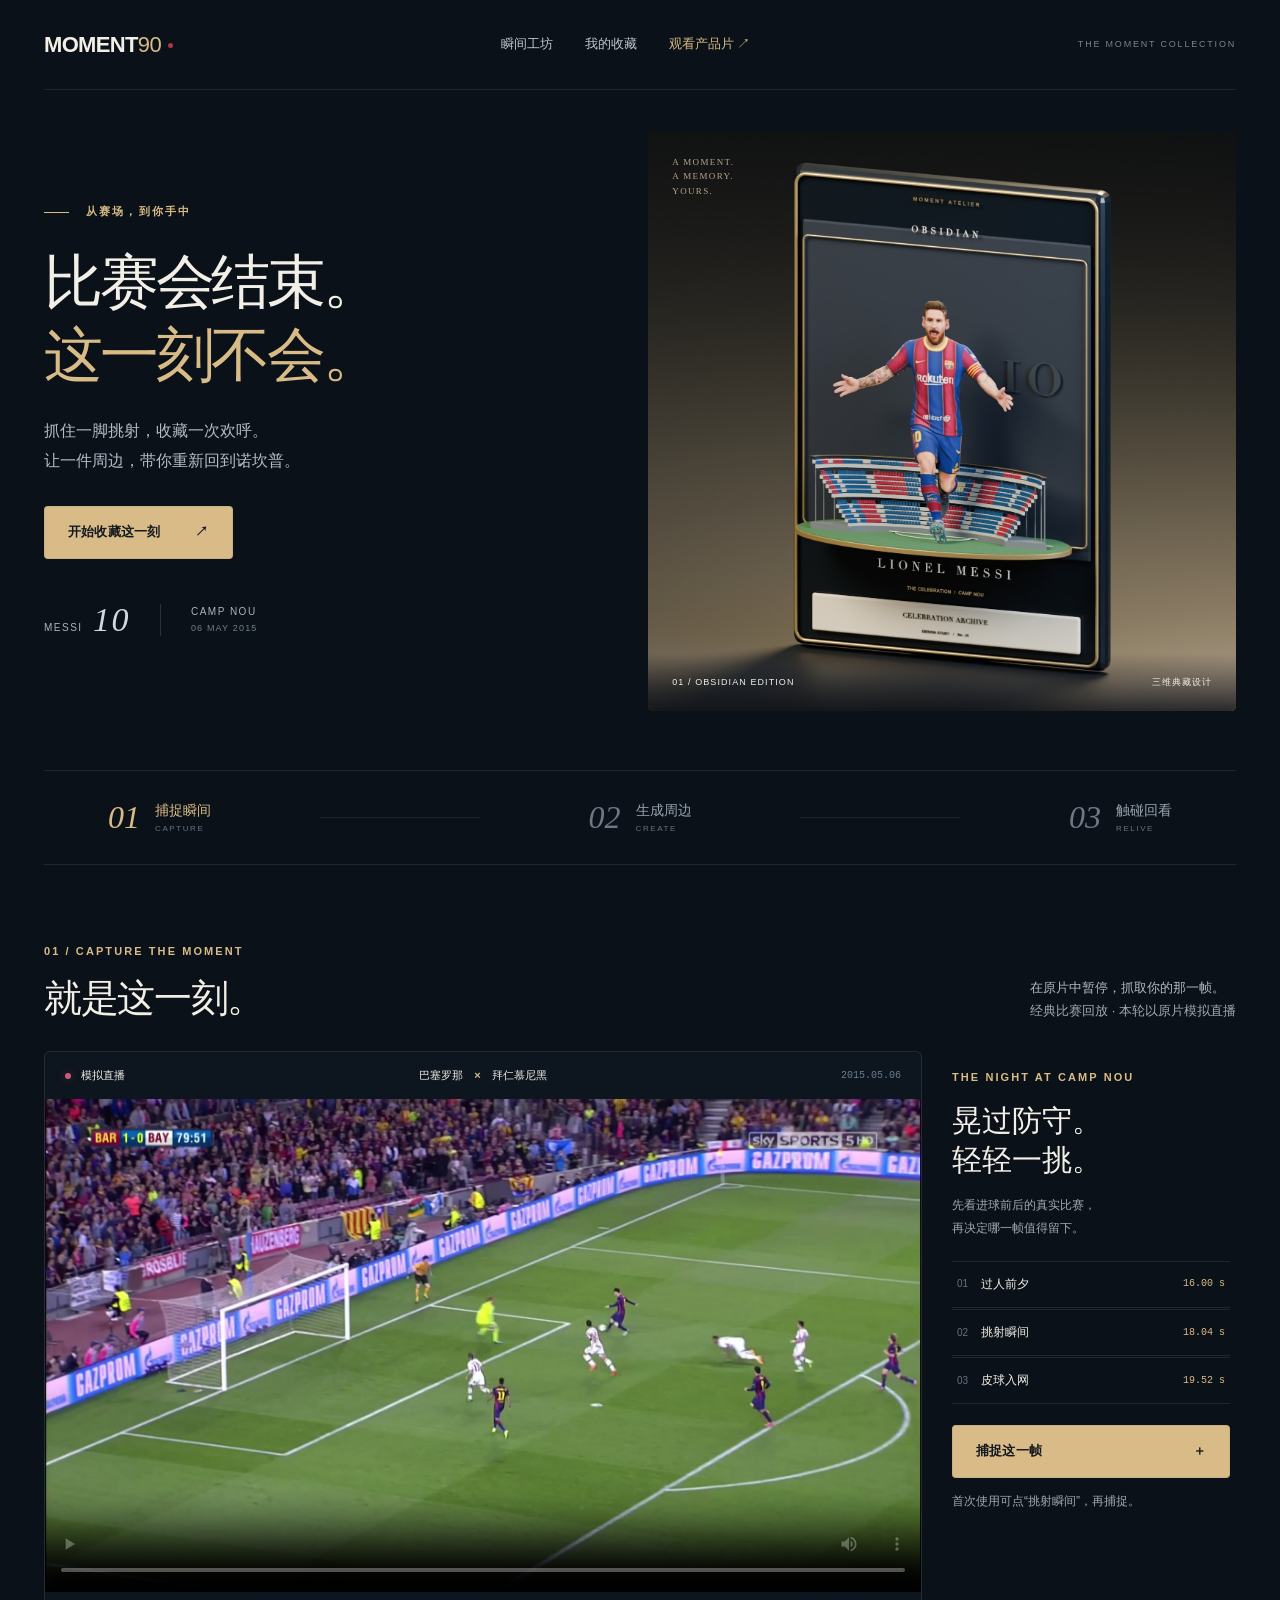
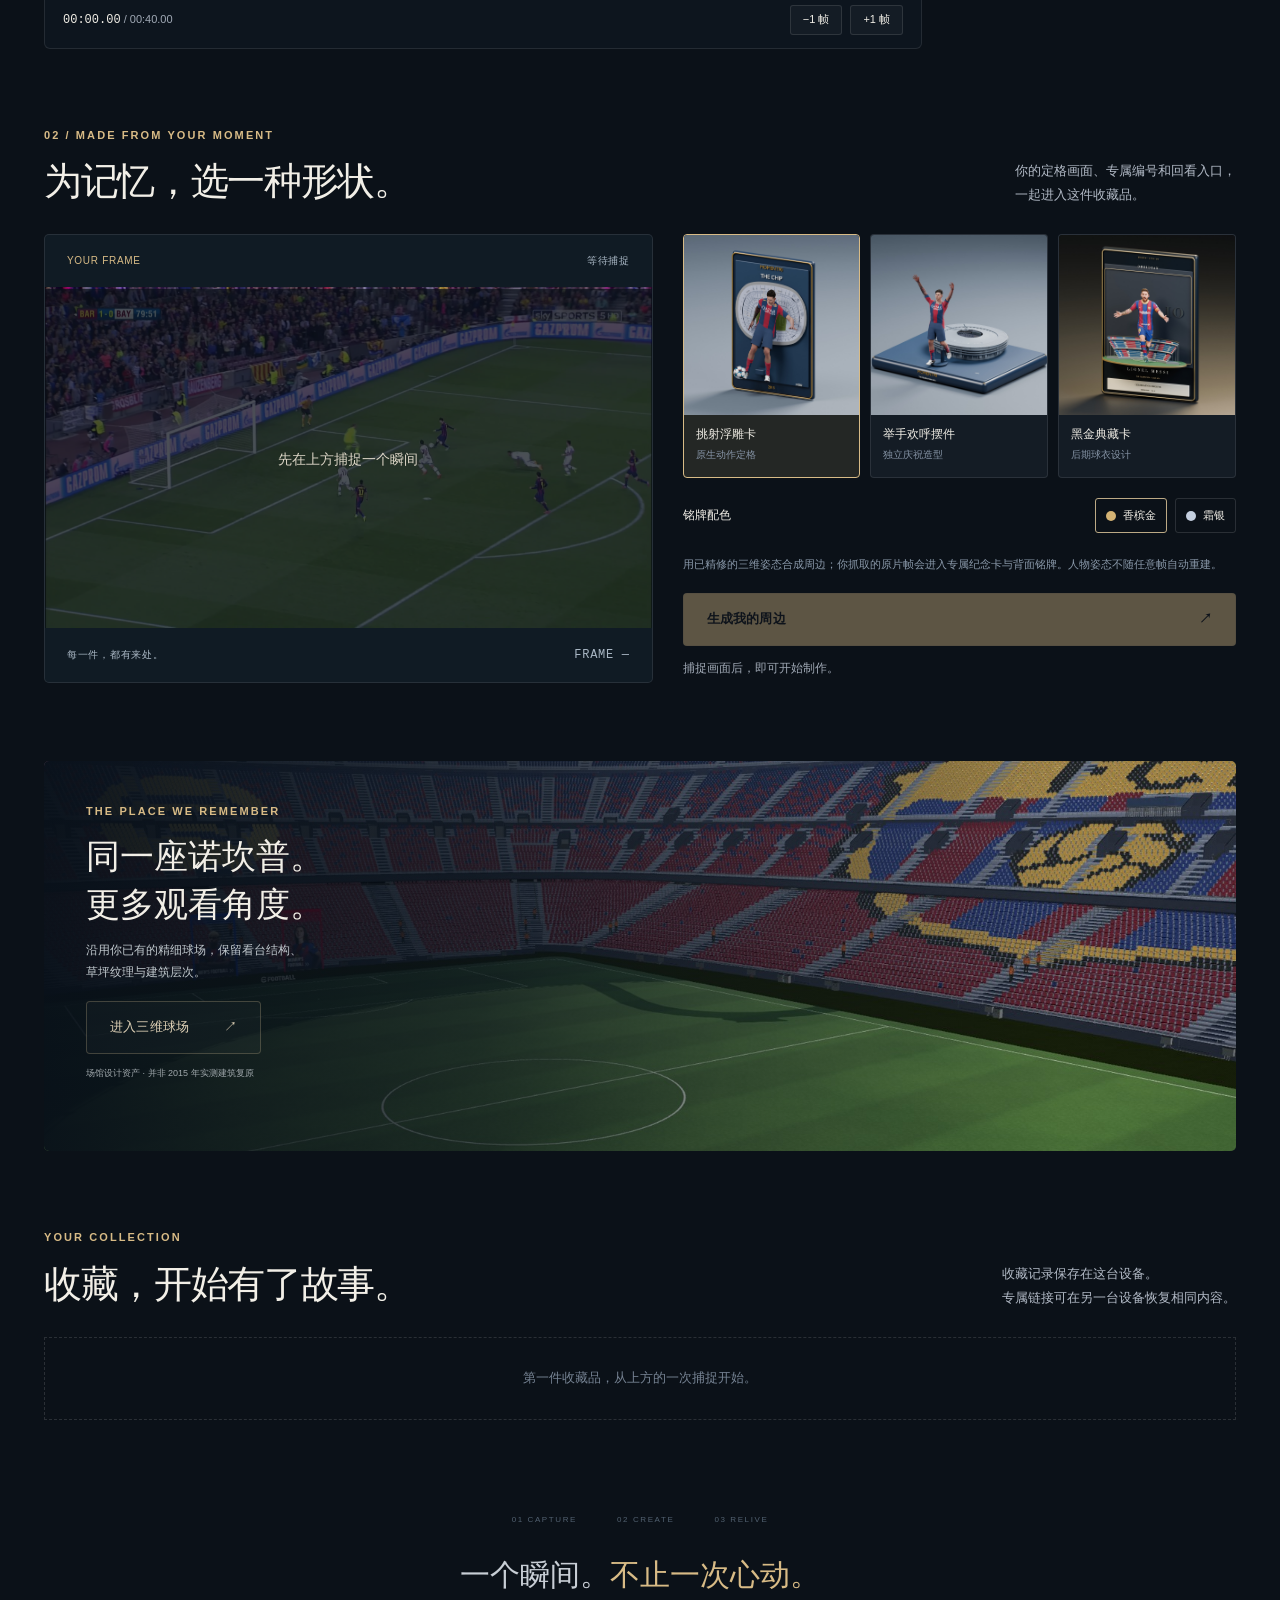
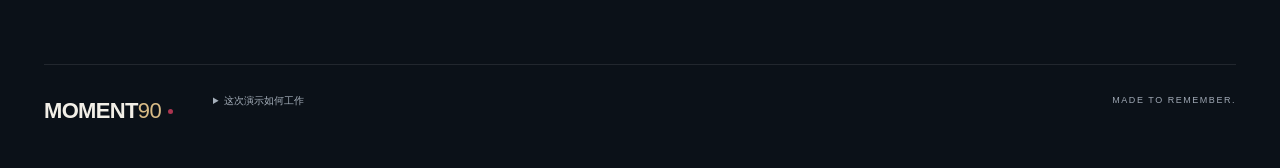
==== commit 2446b635: "Add figure close-up and pitch viewpoints" ====
--- a/studio/index.html
+++ b/studio/index.html
@@ -31,7 +31,7 @@
 </section>
 <section class="section shell result-section" id="passport" hidden>
  <div class="section-title"><div><p class="eyebrow">03 / YOUR MOMENT PASSPORT</p><h2 id="result-title">这一刻，属于你。</h2></div><div class="result-seal"><i>✓</i><span>专属入口已绑定<br><small id="record-id" class="mono"></small></span></div></div>
- <div class="passport-grid"><div class="viewer-column"><div class="view-tabs" role="group" aria-label="查看内容"><button data-mode="product" class="active" aria-pressed="true">三维周边</button><button data-mode="original" aria-pressed="false">比赛原片</button><button data-mode="film" aria-pressed="false">3D 电影</button><button data-mode="stadium" aria-pressed="false">诺坎普</button></div><div class="result-stage" id="result-stage"><div id="viewport" class="viewport"></div><video id="replay" controls playsinline preload="none" hidden aria-label="收藏品绑定的比赛原片"></video><div class="loading-overlay" id="model-loading" role="status" hidden></div><div class="model-error" id="model-error" hidden><p id="model-error-text"></p><button id="retry-model" class="button">重新载入三维</button></div><div class="stage-topline"><span id="viewer-label">MOMENT90 / COLLECTIBLE</span><span id="viewer-size"></span></div></div><div class="viewer-bottom"><span id="viewer-status" role="status">正在制作三维周边…</span><div class="viewer-buttons"><button id="view-front">正面</button><button id="view-back">背面铭牌</button><button id="view-orbit" aria-pressed="false">环视</button><button id="view-reset">复位</button></div></div><p class="small-note" id="mode-note">三维周边可拖动旋转、缩放，背面铭牌包含真实截帧和专属入口。</p><div class="export-row"><button id="download-model" class="button secondary" disabled>下载专属三维模型 ↓</button><button id="download-card" class="text-button">下载纪念卡 PNG ↓</button><button id="download-record" class="text-button">导出绑定记录 ↓</button></div></div>
+ <div class="passport-grid"><div class="viewer-column"><div class="view-tabs" role="group" aria-label="查看内容"><button data-mode="product" class="active" aria-pressed="true">三维周边</button><button data-mode="original" aria-pressed="false">比赛原片</button><button data-mode="film" aria-pressed="false">3D 电影</button><button data-mode="stadium" aria-pressed="false">诺坎普</button></div><div class="result-stage" id="result-stage"><div id="viewport" class="viewport"></div><video id="replay" controls playsinline preload="none" hidden aria-label="收藏品绑定的比赛原片"></video><div class="loading-overlay" id="model-loading" role="status" hidden></div><div class="model-error" id="model-error" hidden><p id="model-error-text"></p><button id="retry-model" class="button">重新载入三维</button></div><div class="stage-topline"><span id="viewer-label">MOMENT90 / COLLECTIBLE</span><span id="viewer-size"></span></div></div><div class="viewer-bottom"><span id="viewer-status" role="status">正在制作三维周边…</span><div class="viewer-buttons"><button id="view-front">正面</button><button id="view-detail">人物近景</button><button id="view-back">背面铭牌</button><button id="view-orbit" aria-pressed="false">环视</button><button id="view-reset">复位</button></div></div><p class="small-note" id="mode-note">三维周边可拖动旋转、缩放，背面铭牌包含真实截帧和专属入口。</p><div class="export-row"><button id="download-model" class="button secondary" disabled>下载专属三维模型 ↓</button><button id="download-card" class="text-button">下载纪念卡 PNG ↓</button><button id="download-record" class="text-button">导出绑定记录 ↓</button></div></div>
  <aside class="passport-card"><div class="passport-head"><span class="eyebrow">TOUCH. SCAN. RELIVE.</span><span class="nfc-icon">)))</span></div><h3>一碰，<br>重回现场。</h3><p>把这个入口写入周边的 NFC 标签，<br>或直接用手机扫描二维码。</p><div id="qr" class="qr" aria-label="当前周边专属二维码"></div><span id="qr-label" class="mono"></span><a id="phone-link" class="button primary wide" target="_blank" rel="noopener">打开收藏回看页 <span>↗</span></a><button id="copy-link" class="text-button wide">复制 NFC 写入链接</button><div class="passport-downloads"><button id="download-qr">二维码 SVG ↓</button><button id="download-ndef">NFC 数据 ↓</button><button id="download-label">打印标签 ↗</button></div><p class="small-note">不需要专属 App。NFC 需要另行写入实体标签；本轮尚未进行真机触碰测试。</p><p id="share-status" class="capture-status" role="status"></p></aside></div>
 </section>
 <section class="section shell" id="venue"><div class="venue-banner"><img src="assets/stadium.jpg" alt="沿用诺坎普建模任务的草坪光影 V3 球场"><div><p class="eyebrow">THE PLACE WE REMEMBER</p><h2>同一座诺坎普。<br>更多观看角度。</h2><p>沿用你已有的精细球场，保留看台结构、<br>草坪纹理与建筑层次。</p><button class="button secondary" id="open-stadium">进入三维球场 <span>↗</span></button><small>场馆设计资产 · 并非 2015 年实测建筑复原</small></div></div></section>
